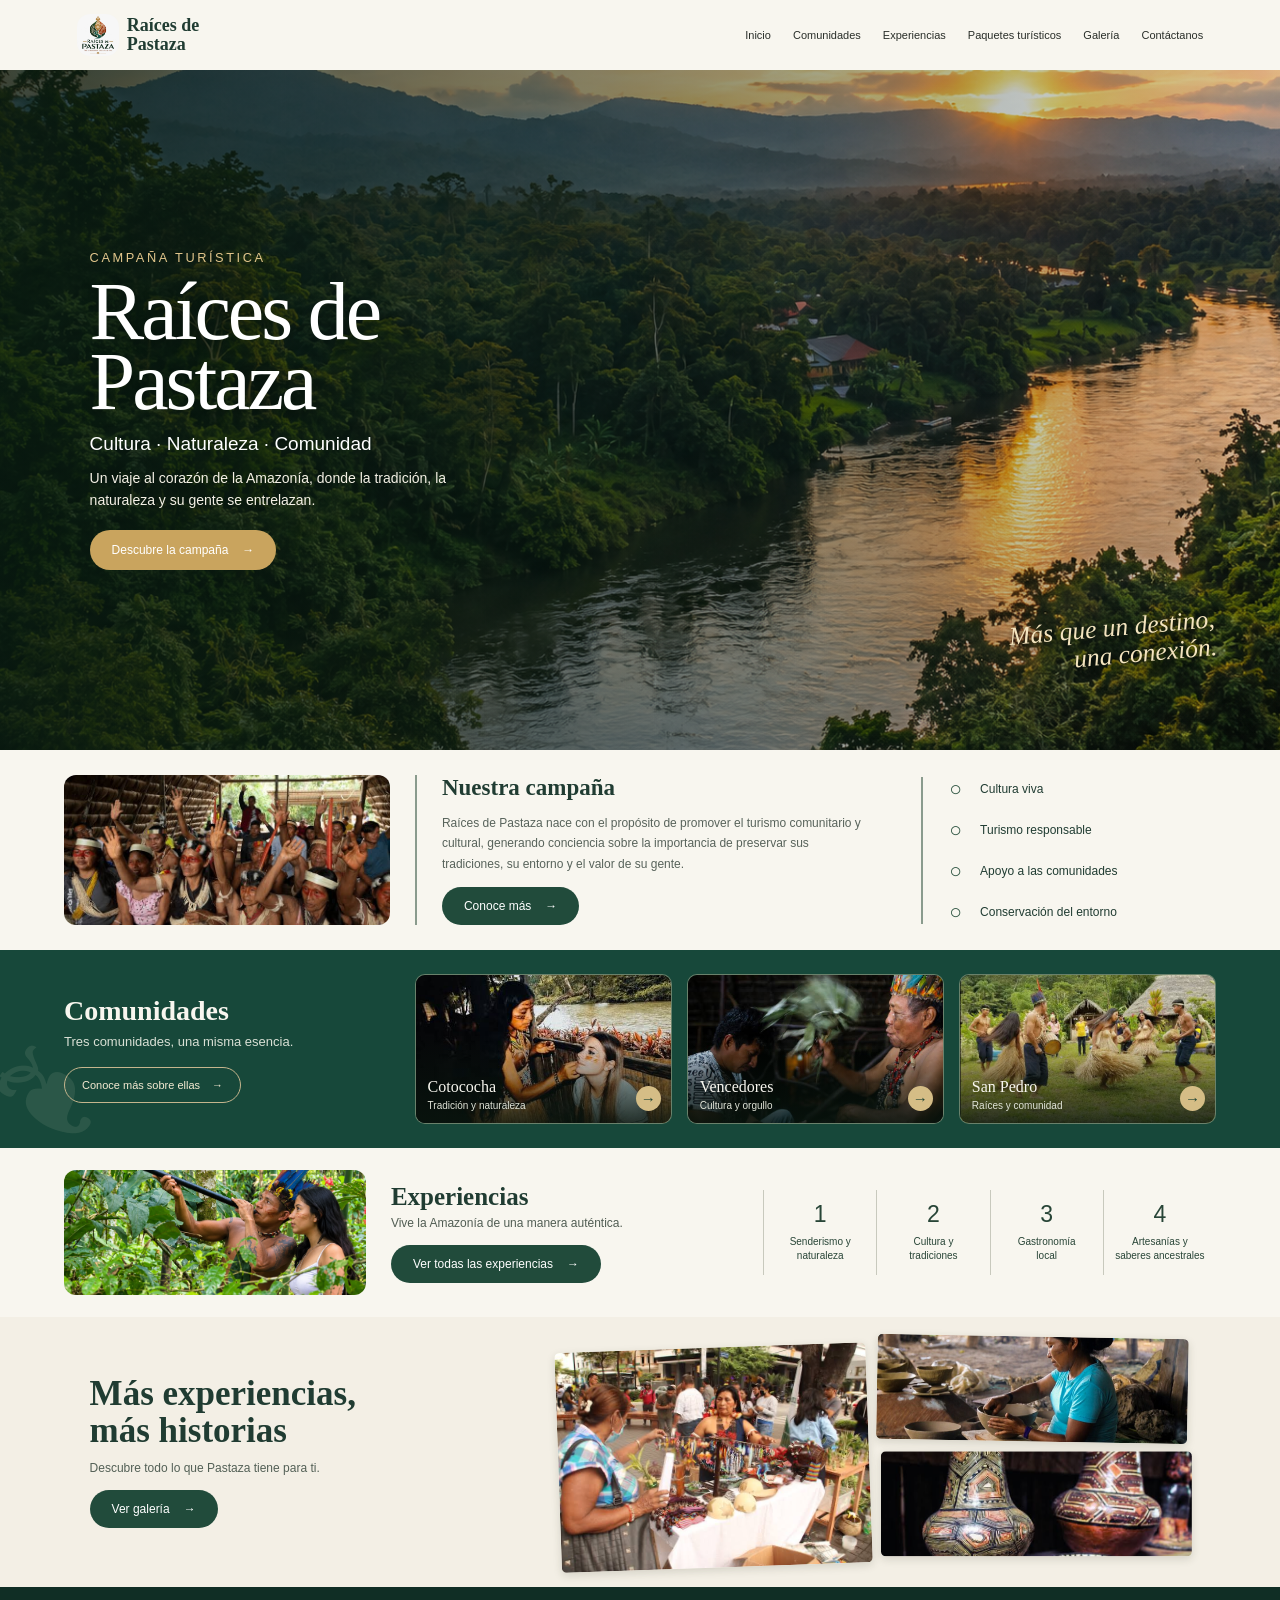
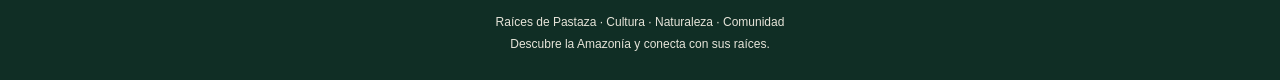
==== index.html @ 9f5f2a7f "Add files via upload" ====
<!DOCTYPE html>
<html lang="es">
<head>
    <meta charset="UTF-8">
    <meta name="viewport" content="width=device-width, initial-scale=1.0">
    <link rel="icon" type="image/png" href="img/logo de la campaña.jpg">
    <title>Raíces de Pastaza | Turismo y Cultura</title>
    <link rel="stylesheet" href="styles.css">
</head>

<body>

    <!-- NAVEGACIÓN -->
    <header class="navbar">
        <a href="#inicio" class="logo">
            <img src="img/logo de la campaña.jpg" class="logo-icon"></img>
            <span>Raíces de<br>Pastaza</span>
        </a>

        <nav class="menu">
            <a href="index.html">Inicio</a>
            <a href="Comunidades.html">Comunidades</a>
            <a href="Experiencias.html">Experiencias</a>
            <a href="PaquetesTuristicos.html">Paquetes turísticos</a>
            <a href="Galeria.html">Galería</a>
            <a href="Contactanos.html">Contáctanos</a>
        </nav>
    </header>

    <!-- PORTADA -->
    <main>
        <section class="hero" id="inicio">
            <div class="hero-content">
                <p class="etiqueta">CAMPAÑA TURÍSTICA</p>

                <h1>Raíces de<br>Pastaza</h1>

                <p class="hero-subtitle">
                    Cultura · Naturaleza · Comunidad
                </p>

                <p class="hero-description">
                    Un viaje al corazón de la Amazonía, donde la tradición,
                    la naturaleza y su gente se entrelazan.
                </p>

                <a href="#campana" class="btn-dorado">
                    Descubre la campaña <span>→</span>
                </a>
            </div>

            <p class="hero-frase">
                Más que un destino,<br>
                una conexión.
            </p>
        </section>

        <!-- PRESENTACIÓN DE LA CAMPAÑA -->
        <section class="campana" id="campana">

            <div class="campana-imagen">
                <img src="img/experiencia(1).jpg"
                     alt="Representante de la cultura amazónica">
            </div>

            <div class="campana-texto" id="nosotros">
                <h2>Nuestra campaña</h2>

                <p>
                    Raíces de Pastaza nace con el propósito de promover
                    el turismo comunitario y cultural, generando conciencia
                    sobre la importancia de preservar sus tradiciones,
                    su entorno y el valor de su gente.
                </p>

                <a href="#comunidades" class="btn-verde">
                    Conoce más <span>→</span>
                </a>
            </div>

            <div class="beneficios">
                <div class="beneficio">
                    <span class="beneficio-icon">○</span>
                    <span>Cultura viva</span>
                </div>

                <div class="beneficio">
                    <span class="beneficio-icon">○</span>
                    <span>Turismo responsable</span>
                </div>

                <div class="beneficio">
                    <span class="beneficio-icon">○</span>
                    <span>Apoyo a las comunidades</span>
                </div>

                <div class="beneficio">
                    <span class="beneficio-icon">○</span>
                    <span>Conservación del entorno</span>
                </div>
            </div>
        </section>

        <!-- COMUNIDADES -->
        <section class="comunidades" id="comunidades">

            <div class="comunidades-intro">
                <h2>Comunidades</h2>

                <p>Tres comunidades, una misma esencia.</p>

                <a href="Comunidades.html" class="btn-contorno">
                    Conoce más sobre ellas <span>→</span>
                </a>
            </div>

            <div class="comunidades-lista">

                <article class="comunidad-card">
                    <img src="img/cotococha.jpg"
                         alt="Paisaje de la comunidad Cotococha">

                    <div class="card-info">
                        <h3>Cotococha</h3>
                        <p>Tradición y naturaleza</p>
                    </div>

                    <a href="Comunidades.html" class="card-flecha"
                       aria-label="Conocer Cotococha">→</a>
                </article>

                <article class="comunidad-card">
                    <img src="img/vencedores.jpg"
                         alt="Cultura de la comunidad Vencedores">

                    <div class="card-info">
                        <h3>Vencedores</h3>
                        <p>Cultura y orgullo</p>
                    </div>

                    <a href="Comunidades.html" class="card-flecha"
                       aria-label="Conocer Vencedores">→</a>
                </article>

                <article class="comunidad-card">
                    <img src="img/san pedro.jpg"
                         alt="Paisaje de la comunidad San Pedro">

                    <div class="card-info">
                        <h3>San Pedro</h3>
                        <p>Raíces y comunidad</p>
                    </div>

                    <a href="Comunidades.html" class="card-flecha"
                       aria-label="Conocer San Pedro">→</a>
                </article>

            </div>
        </section>


        <!-- EXPERIENCIAS -->
        <section class="experiencias" id="experiencias">

            <div class="experiencias-imagen">
                <img src="img/Guardián y observadora de la selva tropical.png"
                     alt="Recorrido en canoa por la Amazonía">
            </div>

            <div class="experiencias-contenido">
                <h2>Experiencias</h2>

                <p>Vive la Amazonía de una manera auténtica.</p>

                <a href="Experiencias.html" class="btn-verde">
                    Ver todas las experiencias <span>→</span>
                </a>
            </div>

            <div class="experiencias-categorias">

                <a href="#galeria" class="experiencia-categoria">
                    <span class="categoria-icono">1</span>
                    <span>Senderismo y<br>naturaleza</span>
                </a>

                <a href="#galeria" class="experiencia-categoria">
                    <span class="categoria-icono">2</span>
                    <span>Cultura y<br>tradiciones</span>
                </a>

                <a href="#galeria" class="experiencia-categoria">
                    <span class="categoria-icono">3</span>
                    <span>Gastronomía<br>local</span>
                </a>

                <a href="#galeria" class="experiencia-categoria">
                    <span class="categoria-icono">4</span>
                    <span>Artesanías y<br>saberes ancestrales</span>
                </a>

            </div>
        </section>

        <!-- GALERÍA -->
        <section class="galeria" id="galeria">

            <div class="galeria-texto">
                <h2>Más experiencias,<br>más historias</h2>

                <p>
                    Descubre todo lo que Pastaza tiene para ti.
                </p>

                <a href="Galeria.html" class="btn-verde">
                    Ver galería <span>→</span>
                </a>
            </div>

            <div class="galeria-fotos" id="fotos-galeria">

                <img class="foto-atardecer"
                     src="img/experiencias para vivir pastaza.jpg"
                     alt="Atardecer amazónico junto al río">

                <img class="foto-gastronomia"
                     src="img/cocina.jpeg"
                     alt="Gastronomía tradicional de Pastaza">

                <img class="foto-paisaje"
                     src="img/experiencias para vivir pastaza(2).jpg"
                     alt="Montañas y vegetación de la Amazonía">

            </div>
        </section>


    </main>

    <!-- PIE DE PÁGINA -->
    <footer id="contacto">
        <p>Raíces de Pastaza · Cultura · Naturaleza · Comunidad</p>
        <p>Descubre la Amazonía y conecta con sus raíces.</p>
    </footer>

</body>
</html>
---- styles.css ----
/* ===== CONFIGURACIÓN GENERAL ===== */
* {
    margin: 0;
    padding: 0;
    box-sizing: border-box;
}

html {
    scroll-behavior: smooth;
}

body {
    font-family: Arial, Helvetica, sans-serif;
    background-color: #f5f2e9;
    color: #203c32;
}

a {
    text-decoration: none;
    color: inherit;
}

img {
    display: block;
    max-width: 100%;
}

/* ===== BARRA DE NAVEGACIÓN ===== */
.navbar {
    min-height: 70px;
    padding: 10px 6%;
    display: flex;
    align-items: center;
    justify-content: space-between;
    gap: 20px;
    background-color: #f8f6ef;
}

.logo {
    display: flex;
    align-items: center;
    gap: 8px;
    font-family: Georgia, serif;
    font-size: 18px;
    font-weight: bold;
    line-height: 1.05;
    flex-shrink: 0;
}

.logo-icon {
    width: 42px;
    height: 42px;
    border-radius: 13px;
    background: var(--navy);
    display: grid;
    place-items: center;
    color: white;
    font-weight: 950;
    font-size: 18px;
}

.menu {
    display: flex;
    align-items: center;
    justify-content: center;
    gap: 22px;
}

.menu a {
    font-size: 11px;
    color: #292e29;
    transition: color 0.3s;
}

.menu a:hover {
    color: #b58c48;
}

.btn-reserva {
    background-color: #183d32;
    color: white;
    padding: 12px 22px;
    border-radius: 30px;
    font-size: 11px;
    white-space: nowrap;
    transition: background 0.3s;
}

.btn-reserva:hover,
.btn-verde:hover {
    background-color: #37614d;
}

/* ===== PORTADA PRINCIPAL ===== */

/* PORTADA CON FOTOGRAFÍA DE FONDO */
.hero {
  position: relative;
  min-height: 560px;
  height: min(680px, 78vh);
  display: flex;
  align-items: center;
  justify-content: space-between;
  gap: 30px;
  padding: 60px clamp(30px, 7vw, 100px);
  overflow: hidden;
  color: #fff;

  /* Cambia este archivo por la fotografía panorámica que tengas */
  background:
    linear-gradient(
      90deg,
      rgba(9, 28, 18, 0.78) 0%,
      rgba(9, 28, 18, 0.48) 48%,
      rgba(9, 28, 18, 0.12) 100%
    ),
    url("img/FOTO\ PRINCIPAL\ INICIO.png") center / cover no-repeat;
}

/* Texto principal, a la izquierda */
.hero-content {
  position: relative;
  z-index: 1;
  width: min(520px, 58%);
}

.hero .etiqueta {
  color: #e2c68c;
  font-family: Arial, sans-serif;
  font-size: 0.8rem;
  letter-spacing: 0.2em;
  margin-bottom: 12px;
}

.hero h1 {
  color: #fff;
  font-size: clamp(3.3rem, 6.5vw, 6rem);
  line-height: 0.88;
  font-weight: bold;
  margin-bottom: 18px;
  text-shadow: 0 3px 15px rgba(0, 0, 0, 0.3);
}

.hero-subtitle {
  color: #fff;
  font-family: Arial, sans-serif;
  font-size: clamp(1rem, 1.8vw, 1.3rem);
  margin-bottom: 18px;
}

.hero-description {
  max-width: 440px;
  color: #f4f0e5;
  font-family: Arial, sans-serif;
  font-size: 1rem;
  line-height: 1.65;
  margin-bottom: 25px;
}

/* Botón de la portada */
.hero .btn-dorado {
  display: inline-flex;
  align-items: center;
  gap: 14px;
  padding: 13px 22px;
  border-radius: 30px;
  background: #c9a45e;
  color: #fff;
  font-family: Arial, sans-serif;
  text-decoration: none;
  transition: background 0.2s ease, transform 0.2s ease;
}

.hero .btn-dorado:hover {
  background: #b48d49;
  transform: translateY(-2px);
}

/* Frase decorativa a la derecha */
.hero-frase {
  position: relative;
  z-index: 1;
  align-self: flex-end;
  margin: 0 0 25px auto;
  color: #fff;
  font-family: Georgia, "Times New Roman", serif;
  font-style: italic;
  font-size: clamp(1.2rem, 2.3vw, 2rem);
  line-height: 1.35;
  text-align: right;
  text-shadow: 0 2px 8px rgba(0, 0, 0, 0.65);
}

/* Ajuste para tabletas y celulares */
@media (max-width: 700px) {
  .hero {
    height: auto;
    min-height: 650px;
    flex-direction: column;
    align-items: flex-start;
    justify-content: center;
    padding: 55px 25px 35px;
    background-position: center;
  }

  .hero-content {
    width: 100%;
  }

  .hero h1 {
    font-size: clamp(3.2rem, 13vw, 5rem);
  }

  .hero-frase {
    align-self: flex-end;
    margin-top: 35px;
    margin-bottom: 0;
  }
}


.etiqueta {
    color: #d4b579;
    letter-spacing: 4px;
    font-size: 12px;
    margin-bottom: 12px;
}

.hero h1 {
    font-family: Georgia, "Times New Roman", serif;
    font-size: clamp(45px, 6.5vw, 82px);
    font-weight: normal;
    line-height: 0.85;
    letter-spacing: -3px;
    margin-bottom: 16px;
}

.hero-subtitle {
    font-size: clamp(14px, 1.5vw, 19px);
    margin-bottom: 12px;
}

.hero-description {
    font-size: 14px;
    line-height: 1.6;
    max-width: 390px;
    margin-bottom: 18px;
}

.btn-dorado {
    display: inline-flex;
    align-items: center;
    gap: 14px;
    padding: 13px 22px;
    border-radius: 30px;
    background-color: #c4a064;
    color: white;
    font-size: 12px;
    transition: background 0.3s;
}

.btn-dorado:hover {
    background-color: #a9854b;
}

.hero-frase {
    position: absolute;
    right: 5%;
    bottom: 8%;
    color: #f4e4bf;
    font-family: Georgia, serif;
    font-style: italic;
    font-size: clamp(18px, 2vw, 27px);
    line-height: 1.1;
    text-align: right;
    transform: rotate(-5deg);
}

/* ===== SECCIÓN DE CAMPAÑA ===== */
.campana {
    display: grid;
    grid-template-columns: 1.05fr 1.55fr 0.95fr;
    align-items: center;
    gap: 25px;
    padding: 25px 5%;
    background-color: #f8f6ef;
}

.campana-imagen {
    height: 150px;
    overflow: hidden;
    border-radius: 12px;
}

.campana-imagen img {
    width: 100%;
    height: 100%;
    object-fit: cover;
    object-position: center;
}

.campana-texto {
    padding: 0 25px;
    border-left: 2px solid #8a9b8d;
}

.campana-texto h2 {
    font-family: Georgia, serif;
    font-size: 23px;
    margin-bottom: 12px;
}

.campana-texto p {
    font-size: 12px;
    line-height: 1.7;
    color: #58635b;
    margin-bottom: 13px;
}

.btn-verde {
    display: inline-flex;
    align-items: center;
    gap: 14px;
    padding: 12px 22px;
    border-radius: 30px;
    background-color: #214b3b;
    color: white;
    font-size: 12px;
    transition: background 0.3s;
}

.beneficios {
    border-left: 2px solid #8a9b8d;
    padding-left: 20px;
    display: flex;
    flex-direction: column;
    gap: 17px;
}

.beneficio {
    display: flex;
    align-items: center;
    gap: 12px;
    font-size: 12px;
}

.beneficio-icon {
    color: #315744;
    font-size: 21px;
    width: 25px;
    text-align: center;
}

/* ===== COMUNIDADES ===== */
.comunidades {
    background-color: #17483a;
    color: #f8f6ef;
    padding: 24px 5%;
    display: grid;
    grid-template-columns: 0.8fr 2fr;
    align-items: center;
    gap: 30px;
    position: relative;
    overflow: hidden;
}

/* Decoración vegetal */
.comunidades::before {
    content: "❧";
    position: absolute;
    left: -15px;
    bottom: -35px;
    font-size: 150px;
    color: rgba(223, 225, 196, 0.10);
    transform: rotate(35deg);
    pointer-events: none;
}

.comunidades-intro {
    position: relative;
    z-index: 1;
}

.comunidades-intro h2 {
    font-family: Georgia, serif;
    font-size: 28px;
    margin-bottom: 7px;
}

.comunidades-intro p {
    font-size: 13px;
    margin-bottom: 18px;
    color: #d9e0d5;
}

.btn-contorno {
    display: inline-flex;
    align-items: center;
    gap: 12px;
    border: 1px solid #c5b58d;
    border-radius: 30px;
    padding: 11px 17px;
    color: #f5ead2;
    font-size: 11px;
    transition: background 0.3s;
}

.btn-contorno:hover {
    background-color: rgba(255, 255, 255, 0.12);
}

.comunidades-lista {
    display: grid;
    grid-template-columns: repeat(3, minmax(0, 1fr));
    gap: 15px;
    position: relative;
    z-index: 1;
}

.comunidad-card {
    min-width: 0;
    position: relative;
    overflow: hidden;
    height: 150px;
    border: 1px solid rgba(235, 225, 193, 0.35);
    border-radius: 10px;
    background-color: #244c3e;
}

.comunidad-card img {
    width: 100%;
    height: 100%;
    object-fit: cover;
    transition: transform 0.4s;
}

.comunidad-card:hover img {
    transform: scale(1.06);
}

.comunidad-card::after {
    content: "";
    position: absolute;
    inset: 40% 0 0;
    background: linear-gradient(
        transparent,
        rgba(8, 20, 13, 0.85)
    );
    pointer-events: none;
}

.card-info {
    position: absolute;
    left: 12px;
    bottom: 12px;
    z-index: 1;
}

.card-info h3 {
    font-family: Georgia, serif;
    font-size: 16px;
    font-weight: normal;
    margin-bottom: 4px;
}

.card-info p {
    font-size: 10px;
    color: #e0e3d7;
}

.card-flecha {
    position: absolute;
    right: 10px;
    bottom: 12px;
    z-index: 2;
    width: 25px;
    height: 25px;
    border-radius: 50%;
    display: grid;
    place-items: center;
    background-color: #d5bd86;
    color: #234635;
    font-size: 15px;
    transition: background 0.3s;
}

.card-flecha:hover {
    background-color: white;
}

/* ===== PIE DE PÁGINA ===== */
footer {
    background-color: #102e25;
    color: #e6e4d9;
    text-align: center;
    padding: 25px 15px;
    font-size: 12px;
    line-height: 1.8;
}

/* ===== ADAPTACIÓN A TABLETS ===== */
@media (max-width: 1000px) {
    .navbar {
        flex-wrap: wrap;
    }

    .menu {
        order: 3;
        width: 100%;
        flex-wrap: wrap;
        gap: 15px;
        padding: 10px 0;
    }

    .campana {
        grid-template-columns: 1fr 1.5fr;
    }

    .beneficios {
        grid-column: 1 / -1;
        border-left: none;
        border-top: 1px solid #aab5a8;
        padding: 18px 0 0;
        flex-direction: row;
        flex-wrap: wrap;
        justify-content: space-around;
    }

    .comunidades {
        grid-template-columns: 1fr;
    }

    .comunidades-lista {
        gap: 12px;
    }
}

/* ===== ADAPTACIÓN A CELULARES ===== */
@media (max-width: 600px) {
    .navbar {
        padding: 12px 5%;
    }

    .logo {
        font-size: 16px;
    }

    .btn-reserva {
        padding: 10px 15px;
    }

    .menu {
        justify-content: flex-start;
        gap: 12px 18px;
    }

    .menu a {
        font-size: 12px;
    }

    .hero {
        height: 480px;
        max-height: none;
        min-height: 0;
        background-position: center;
    }

    .hero-content {
        width: 100%;
        padding: 0 7%;
    }

    .hero h1 {
        font-size: clamp(52px, 13vw, 72px);
    }

    .hero-description {
        max-width: 300px;
    }

    .hero-frase {
        right: 6%;
        bottom: 5%;
        font-size: 19px;
    }

    .campana {
        grid-template-columns: 1fr;
        gap: 20px;
        padding: 25px 6%;
    }

    .campana-imagen {
        height: 210px;
    }

    .campana-texto {
        padding: 0 0 0 15px;
    }

    .beneficios {
        display: grid;
        grid-template-columns: 1fr 1fr;
        gap: 15px;
    }

    .beneficio {
        font-size: 11px;
    }

    .comunidades {
        padding: 28px 6%;
    }

    .comunidades-lista {
        grid-template-columns: 1fr;
        gap: 15px;
    }

    .comunidad-card {
        height: 190px;
    }

    .comunidades-intro h2 {
        font-size: 30px;
    }
}


/* ===== EXPERIENCIAS ===== */
.experiencias {
    display: grid;
    grid-template-columns: 1fr 1.15fr 1.5fr;
    align-items: center;
    gap: 25px;
    padding: 22px 5%;
    background-color: #f8f6ef;
}

.experiencias-imagen {
    height: 125px;
    overflow: hidden;
    border-radius: 12px;
}

.experiencias-imagen img {
    width: 100%;
    height: 100%;
    object-fit: cover;
}

.experiencias-contenido h2 {
    font-family: Georgia, serif;
    font-size: 25px;
    margin-bottom: 5px;
}

.experiencias-contenido p {
    font-size: 12px;
    color: #515d53;
    margin-bottom: 15px;
}

.experiencias-contenido .btn-verde {
    white-space: nowrap;
}

.experiencias-categorias {
    display: grid;
    grid-template-columns: repeat(4, 1fr);
    align-items: center;
}

.experiencia-categoria {
    min-height: 85px;
    display: flex;
    flex-direction: column;
    justify-content: center;
    align-items: center;
    gap: 9px;
    text-align: center;
    padding: 5px;
    border-left: 1px solid #c8c9bd;
    font-size: 10px;
    line-height: 1.4;
    color: #284537;
    transition: color 0.3s;
}

.experiencia-categoria:hover {
    color: #b28a4c;
}

.categoria-icono {
    font-size: 23px;
    line-height: 1;
}

/* ===== GALERÍA ===== */
.galeria {
    min-height: 225px;
    display: grid;
    grid-template-columns: 0.9fr 1.3fr;
    align-items: center;
    gap: 30px;
    padding: 25px 7%;
    background-color: #f3efe5;
    overflow: hidden;
}

.galeria-texto h2 {
    font-family: Georgia, serif;
    font-size: clamp(25px, 3vw, 35px);
    line-height: 1.05;
    margin-bottom: 12px;
}

.galeria-texto p {
    font-size: 12px;
    color: #536056;
    margin-bottom: 15px;
}

.galeria-fotos {
    display: grid;
    grid-template-columns: 1fr 1fr;
    grid-template-rows: 105px 105px;
    gap: 10px;
    transform: rotate(-2deg);
}

.galeria-fotos img {
    width: 100%;
    height: 100%;
    object-fit: cover;
    border-radius: 5px;
    box-shadow: 0 3px 9px rgba(40, 45, 30, 0.15);
}

.foto-atardecer {
    grid-column: 1;
    grid-row: 1 / 3;
}

.foto-gastronomia {
    grid-column: 2;
    grid-row: 1;
    transform: rotate(3deg);
}

.foto-paisaje {
    grid-column: 2;
    grid-row: 2;
    transform: rotate(2deg);
}

/* ===== RESPONSIVE: TABLET ===== */
@media (max-width: 1000px) {
    .experiencias {
        grid-template-columns: 1fr 1.3fr;
    }

    .experiencias-categorias {
        grid-column: 1 / -1;
        border-top: 1px solid #c8c9bd;
        padding-top: 12px;
    }

    .galeria {
        padding: 25px 5%;
    }
}

/* ===== RESPONSIVE: CELULAR ===== */
@media (max-width: 600px) {
    .experiencias {
        grid-template-columns: 1fr;
        gap: 18px;
        padding: 25px 6%;
    }

    .experiencias-imagen {
        height: 190px;
    }

    .experiencias-categorias {
        grid-column: auto;
        grid-template-columns: 1fr 1fr;
        gap: 10px;
    }

    .experiencia-categoria {
        border: 1px solid #d5d5c9;
        border-radius: 8px;
        min-height: 90px;
    }

    .galeria {
        grid-template-columns: 1fr;
        gap: 25px;
        padding: 30px 6%;
    }

    .galeria-fotos {
        grid-template-rows: 130px 130px;
        gap: 8px;
        transform: none;
    }
}

/* ===== ENCABEZADO COMPACTO EN CELULARES ===== */
@media (max-width: 600px) {
    .navbar {
        min-height: 70px;
        padding: 10px 18px;
        justify-content: flex-start;
    }

    /* Ocultar los enlaces de navegación */
    .navbar .menu {
        display: none;
    }

    /* Ocultar el botón de reserva */
    .navbar .btn-reserva {
        display: none;
    }

    /* Mantener visible el logo y el nombre */
    .navbar .logo {
        display: flex;
        align-items: center;
        font-size: 16px;
    }

    .navbar .logo-icon {
        width: 42px;
        height: 42px;
    }
}
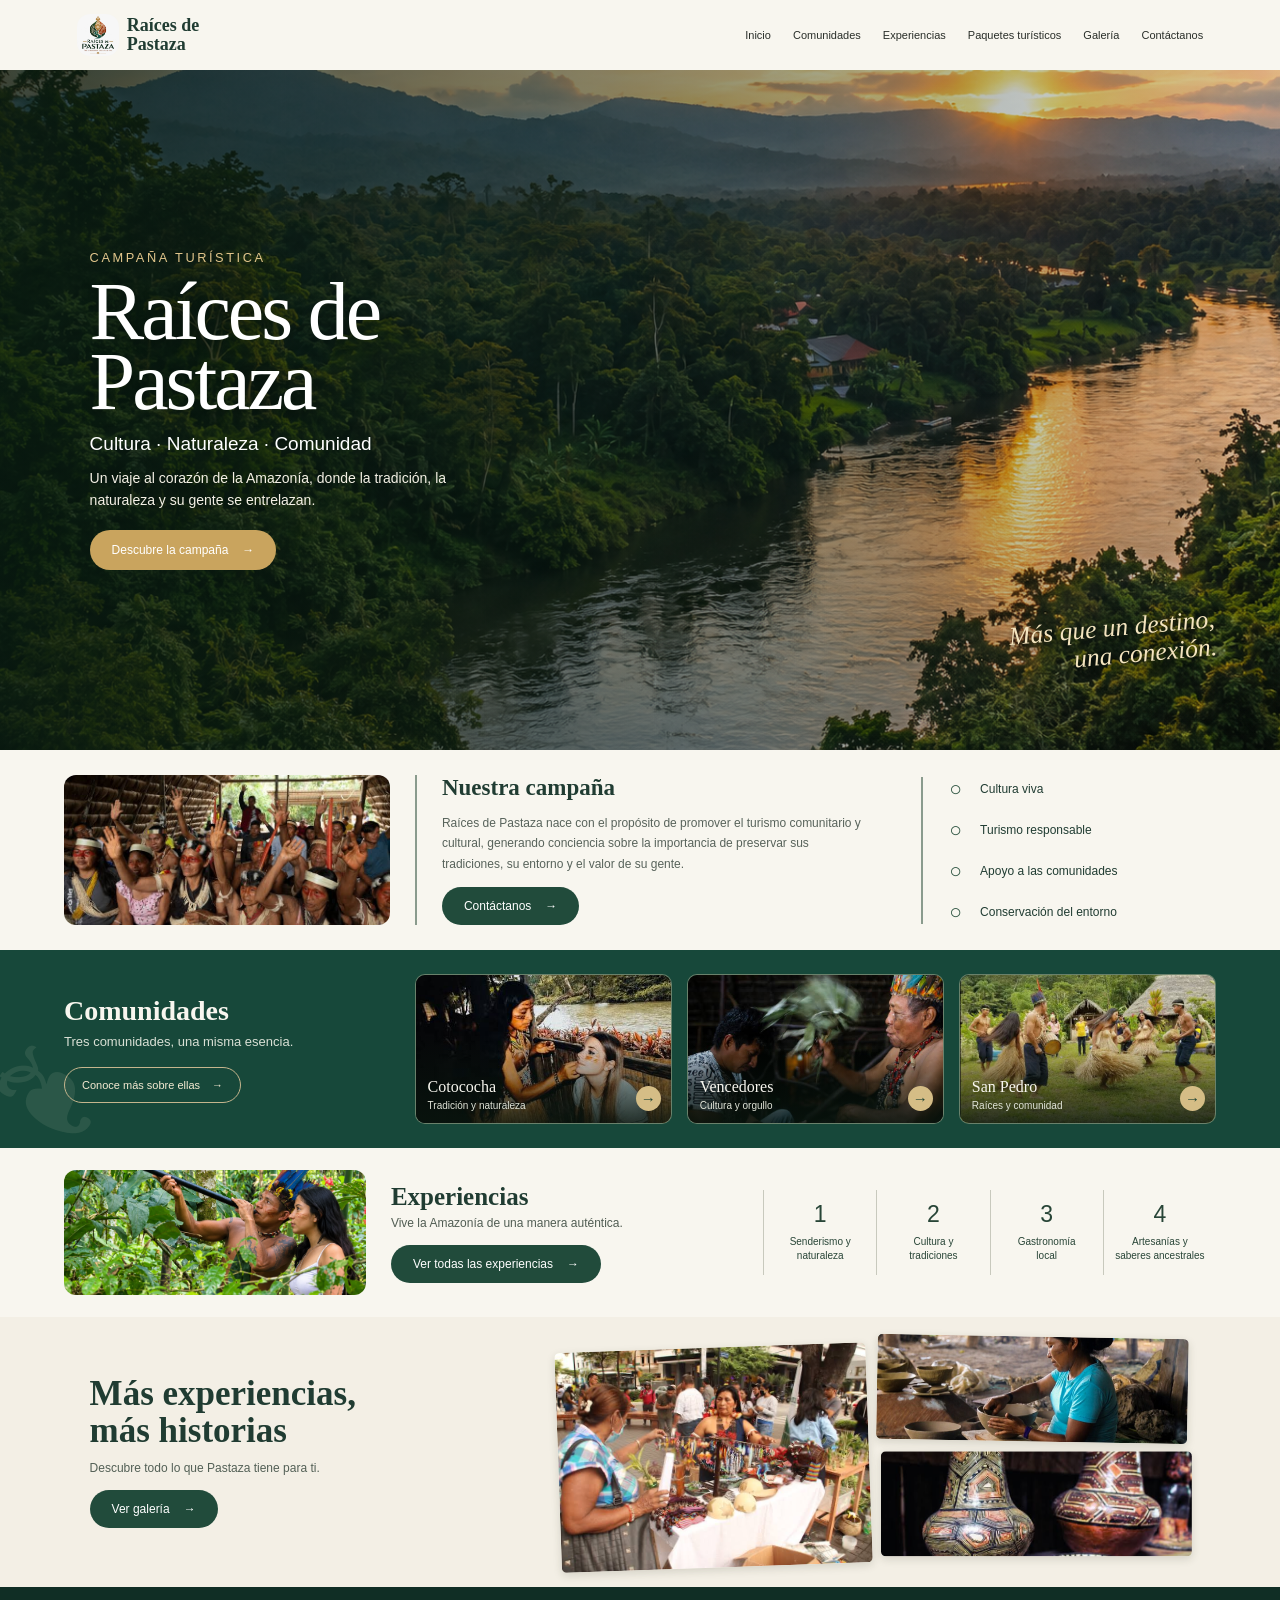
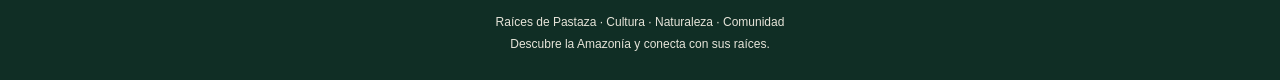
==== commit 8db12b45: "Add files via upload" ====
--- a/index.html
+++ b/index.html
@@ -74,8 +74,8 @@
                     su entorno y el valor de su gente.
                 </p>
 
-                <a href="#comunidades" class="btn-verde">
-                    Conoce más <span>→</span>
+                <a href="Contactanos.html" class="btn-verde">
+                    Contáctanos <span>→</span>
                 </a>
             </div>
 
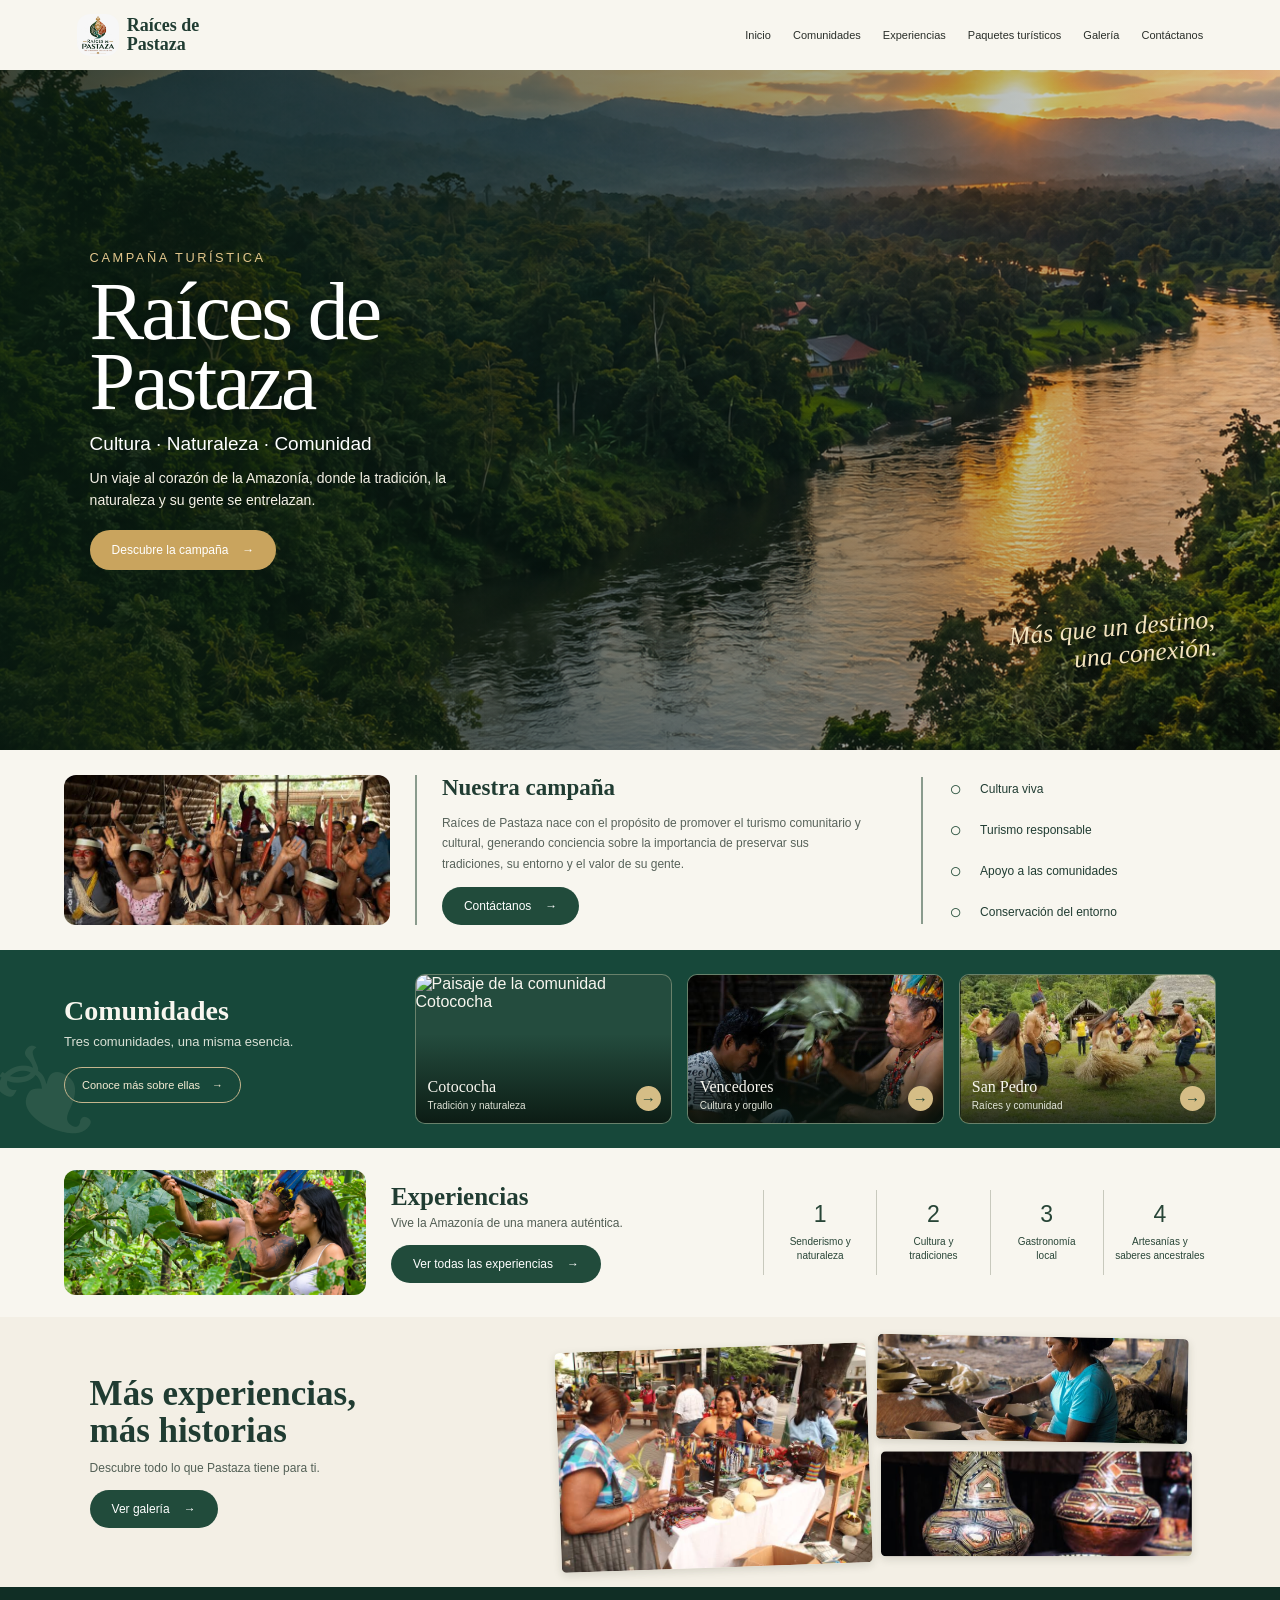
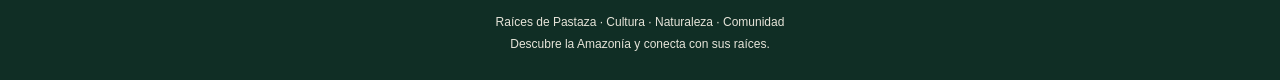
==== commit 0a47ebf6: "Add files via upload" ====
--- a/index.html
+++ b/index.html
@@ -118,7 +118,7 @@
             <div class="comunidades-lista">
 
                 <article class="comunidad-card">
-                    <img src="img/cotococha.jpg"
+                    <img src="img/Retrato comunitario en una cabaña amazónica.png"
                          alt="Paisaje de la comunidad Cotococha">
 
                     <div class="card-info">
